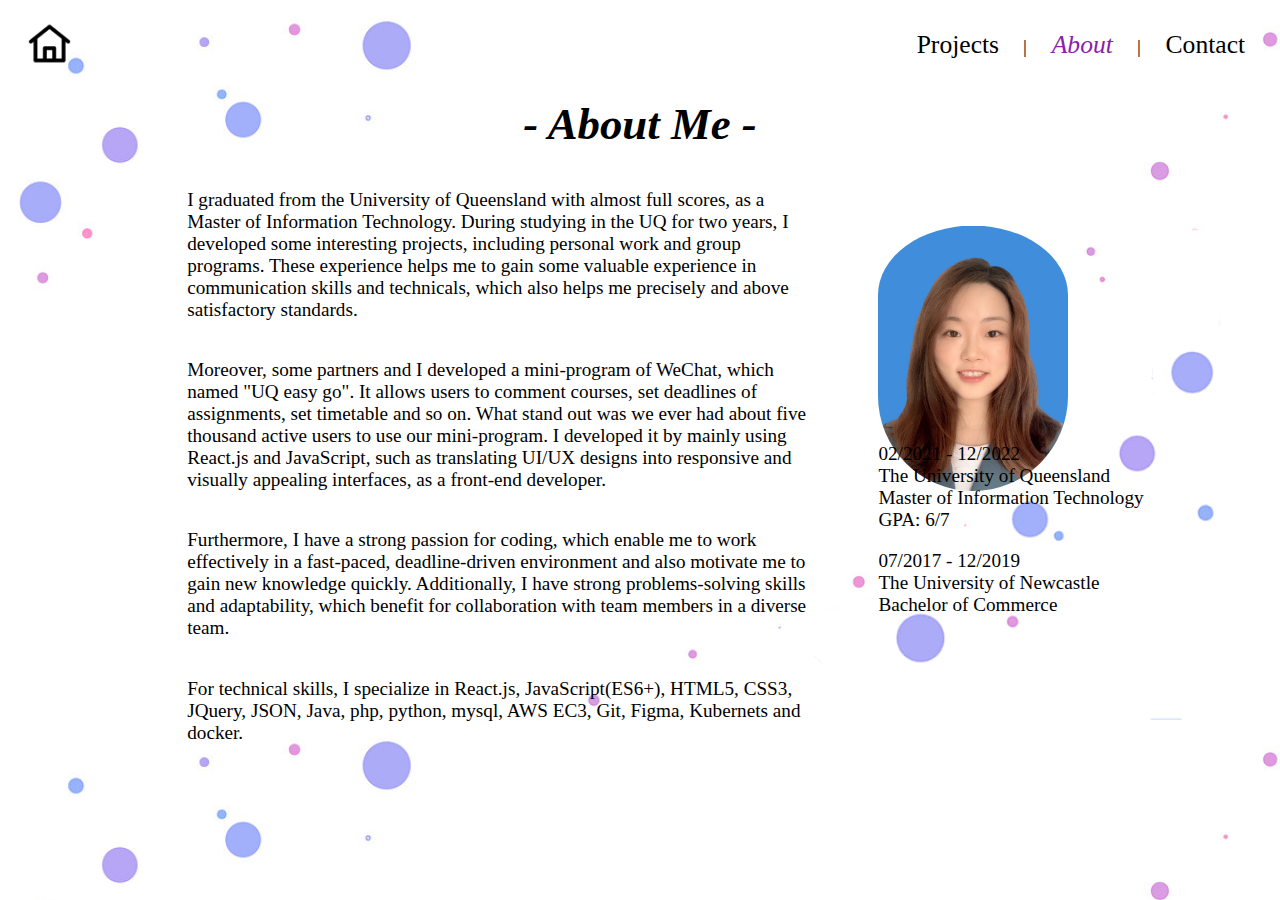
==== about.html @ df1df07b "[feat]contact me" ====
<!DOCTYPE html>
<html lang="en">

<head>
    <meta charset="utf-8">
    <title>Kaylee's Web</title>
    <link rel="stylesheet" href="css/style.css">
    <link rel="stylesheet" href="css/about.css">
    <link rel="shortcut icon" href="Images&files/icon.png" type="image/x-icon">
</head>

<body>
    <div id="navigation">
        <nav>
            <a href="projects.html">Projects</a> &emsp;
            <span> | </span>&emsp;
            <a href="about.html" id="selected-nav">About</a> &emsp;
            <span> | </span>&emsp;
            <a href="contact.html">Contact</a>
        </nav>
        <a href="index.html"><img src="Images&files/home3.png" alt="home" id="home-icon"></a>
    </div>
    <img src="Images&files/photo.JPG" id="photo">
    <article id="about">
        <h1> - About Me - </h1>
        <p>I graduated from the University of Queensland with almost full scores, as a Master of Information Technology. During studying in the UQ for two years, I developed some interesting projects, including personal work and group programs. These experience
            helps me to gain some valuable experience in communication skills and technicals, which also helps me precisely and above satisfactory standards.</p>
        <p>Moreover, some partners and I developed a mini-program of WeChat, which named "UQ easy go". It allows users to comment courses, set deadlines of assignments, set timetable and so on. What stand out was we ever had about five thousand active users
            to use our mini-program. I developed it by mainly using React.js and JavaScript, such as translating UI/UX designs into responsive and visually appealing interfaces, as a front-end developer.</p>
        <p>Furthermore, I have a strong passion for coding, which enable me to work effectively in a fast-paced, deadline-driven environment and also motivate me to gain new knowledge quickly. Additionally, I have strong problems-solving skills and adaptability,
            which benefit for collaboration with team members in a diverse team.</p>
        <p>For technical skills, I specialize in React.js, JavaScript(ES6+), HTML5, CSS3, JQuery, JSON, Java, php, python, mysql, AWS EC3, Git, Figma, Kubernets and docker.</p>
    </article>
    <article id="side">
        <p>
            02/2021 - 12/2022
            <br>The University of Queensland
            <br>Master of Information Technology
            <br>GPA: 6/7
        </p>
        <p>
            07/2017 - 12/2019
            <br>The University of Newcastle
            <br>Bachelor of Commerce
        </p>
    </article>
</body>

</html>
---- css/style.css ----
/* background */
      
      body {
          background-image: url(../Images&files/background2.png);
          background-repeat: repeat-y;
          background-size: 100vw auto;
      }
      /* navigation */
      
      nav {
          float: right;
          margin: 1.7vw 2.1vw 0 0vw;
      }
      
      nav>span {
          color: black;
          font-size: 1.5vw;
      }
      
      nav>a {
          color: black;
          font-size: 2vw;
          text-decoration: none;
          text-align: center;
      }
      
      #selected-nav {
          color: #8a21aa;
          font-style: italic;
      }
      
      nav>a:hover {
          color: #8239c5;
      }
      
      #navigation {
          width: 100%;
          height: 5vw;
      }
      /* home icon */
      
      #home-icon {
          width: 3.5vw;
          height: 3.5vw;
          margin: 1vw 0 0 1.5vw;
      }
      
      #home-icon:hover {
          content: url('../Images&files/home2.png');
      }
---- css/about.css ----
/* photo */

#photo {
    width: 15%;
    height: 15%;
    position: static;
    border-radius: 10em;
    margin: 10vw 0 0 68vw;
    padding-top: 2vw;
}


/* text */

#about>h1 {
    font-size: 3.5vw;
    margin: -31vw 0vw 0vw 0vw;
    text-align: center;
    font-family: 'Times New Roman';
    font-style: italic;
}

#about>p {
    width: 50%;
    font-size: 1.5vw;
    margin: 3vw 0 0 14vw;
}

#about {
    margin-top: -29vw;
    padding-bottom: 2vw;
}


/* side */

#side {
    position: static;
    margin: -27vw 0 0 68vw;
    font-size: 1.5vw;
}
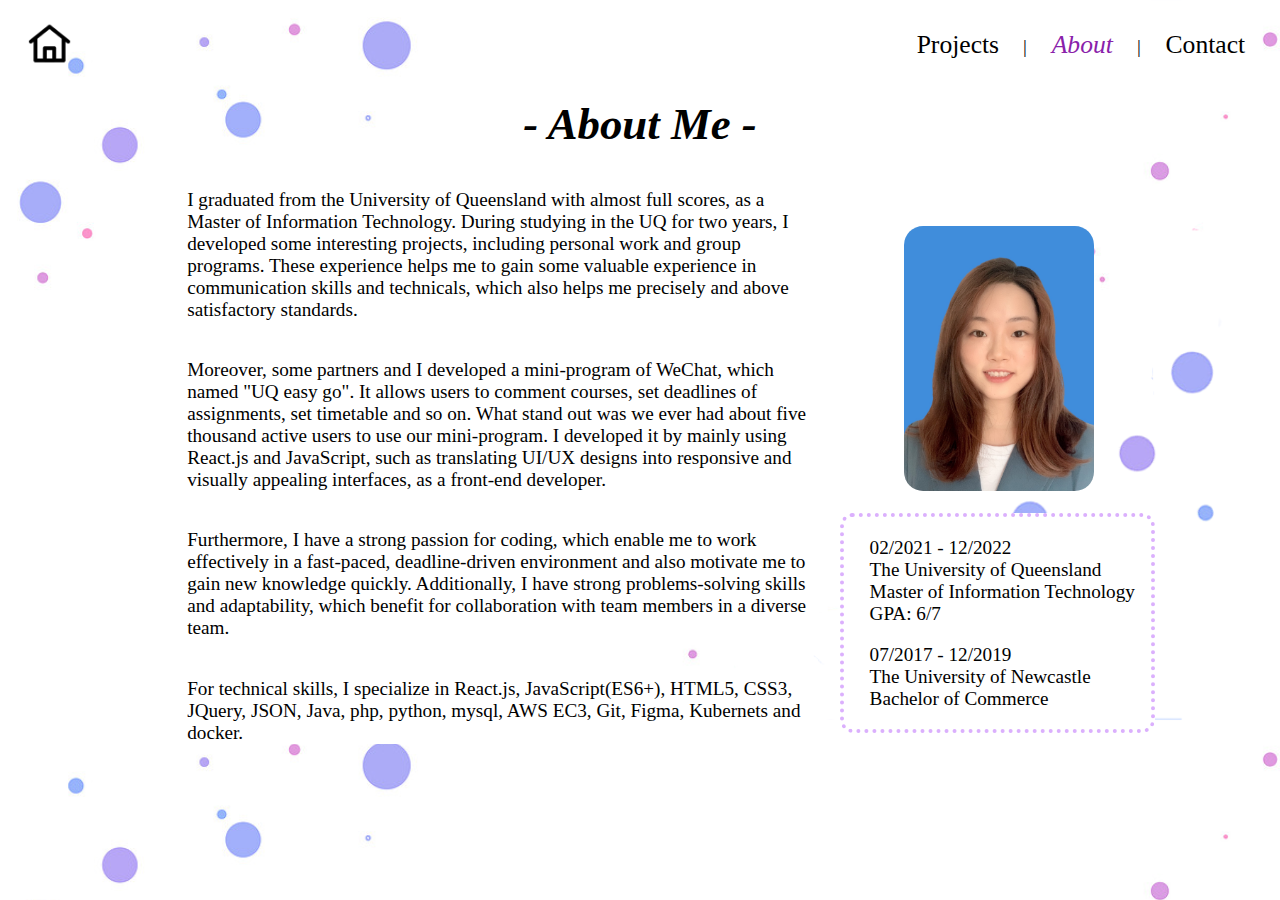
==== commit 33a31dd0: "[update]projects page" ====
--- a/about.html
+++ b/about.html
@@ -44,6 +44,7 @@
             <br>Bachelor of Commerce
         </p>
     </article>
+
 </body>
 
 </html>--- a/css/style.css
+++ b/css/style.css
@@ -47,4 +47,12 @@
       
       #home-icon:hover {
           content: url('../Images&files/home2.png');
+      }
+      /* text */
+      
+      p,
+      h1,
+      h2,
+      a {
+          font-family: 'Times New Roman';
       }--- a/css/about.css
+++ b/css/about.css
@@ -4,9 +4,8 @@
     width: 15%;
     height: 15%;
     position: static;
-    border-radius: 10em;
-    margin: 10vw 0 0 68vw;
-    padding-top: 2vw;
+    border-radius: 1.5vw;
+    margin: 12vw 0 0 70vw;
 }
 
 
@@ -16,7 +15,6 @@
     font-size: 3.5vw;
     margin: -31vw 0vw 0vw 0vw;
     text-align: center;
-    font-family: 'Times New Roman';
     font-style: italic;
 }
 
@@ -24,6 +22,7 @@
     width: 50%;
     font-size: 1.5vw;
     margin: 3vw 0 0 14vw;
+    background-color: white;
 }
 
 #about {
@@ -36,6 +35,13 @@
 
 #side {
     position: static;
-    margin: -27vw 0 0 68vw;
+    margin: -20vw 0 0 65vw;
     font-size: 1.5vw;
+    border-color: #DBB0FD;
+    border-width: 0.35vw;
+    border-style: dotted;
+    border-radius: 1vw;
+    padding-left: 2vw;
+    width: 22vw;
+    background-color: white;
 }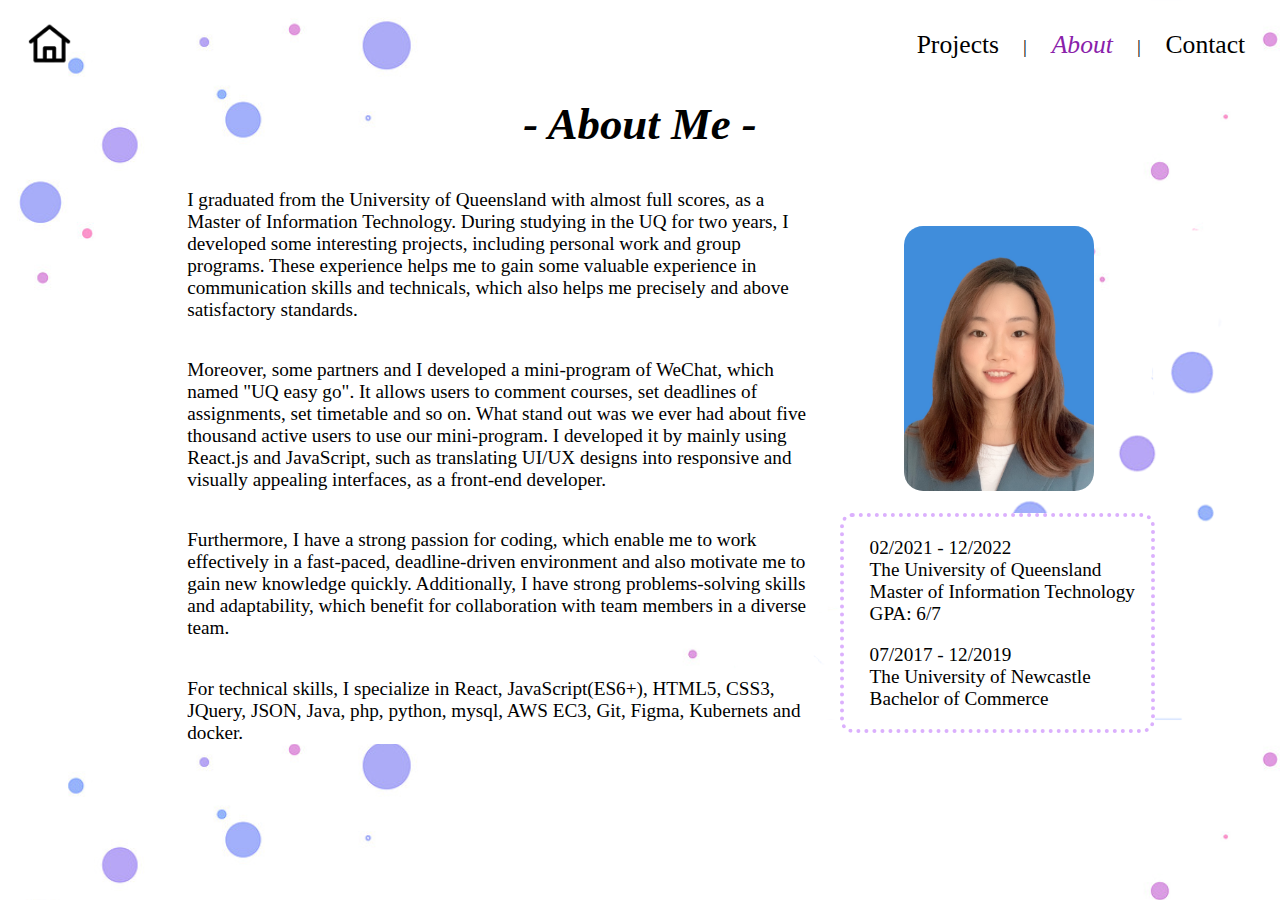
==== commit c1adf1c3: "[update]contact" ====
--- a/about.html
+++ b/about.html
@@ -29,7 +29,7 @@
             to use our mini-program. I developed it by mainly using React.js and JavaScript, such as translating UI/UX designs into responsive and visually appealing interfaces, as a front-end developer.</p>
         <p>Furthermore, I have a strong passion for coding, which enable me to work effectively in a fast-paced, deadline-driven environment and also motivate me to gain new knowledge quickly. Additionally, I have strong problems-solving skills and adaptability,
             which benefit for collaboration with team members in a diverse team.</p>
-        <p>For technical skills, I specialize in React.js, JavaScript(ES6+), HTML5, CSS3, JQuery, JSON, Java, php, python, mysql, AWS EC3, Git, Figma, Kubernets and docker.</p>
+        <p>For technical skills, I specialize in React, JavaScript(ES6+), HTML5, CSS3, JQuery, JSON, Java, php, python, mysql, AWS EC3, Git, Figma, Kubernets and docker.</p>
     </article>
     <article id="side">
         <p>
--- a/css/style.css
+++ b/css/style.css
@@ -53,6 +53,8 @@
       p,
       h1,
       h2,
+      h3,
+      ul,
       a {
           font-family: 'Times New Roman';
       }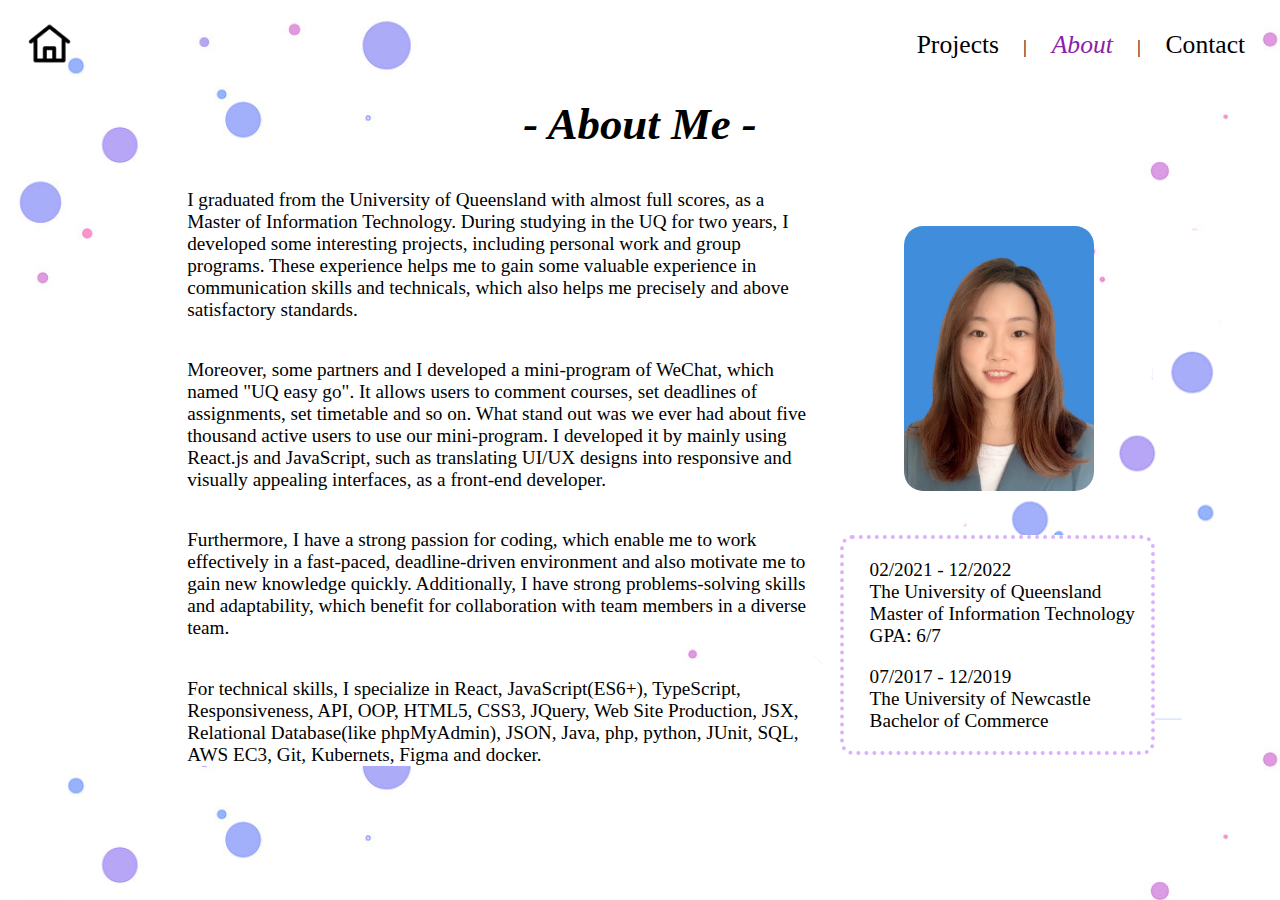
==== commit 1e58671a: "[update] add skills" ====
--- a/about.html
+++ b/about.html
@@ -29,7 +29,8 @@
             to use our mini-program. I developed it by mainly using React.js and JavaScript, such as translating UI/UX designs into responsive and visually appealing interfaces, as a front-end developer.</p>
         <p>Furthermore, I have a strong passion for coding, which enable me to work effectively in a fast-paced, deadline-driven environment and also motivate me to gain new knowledge quickly. Additionally, I have strong problems-solving skills and adaptability,
             which benefit for collaboration with team members in a diverse team.</p>
-        <p>For technical skills, I specialize in React, JavaScript(ES6+), HTML5, CSS3, JQuery, JSON, Java, php, python, mysql, AWS EC3, Git, Figma, Kubernets and docker.</p>
+        <p>For technical skills, I specialize in React, JavaScript(ES6+), TypeScript, Responsiveness, API, OOP, HTML5, CSS3, JQuery, Web Site Production, JSX, Relational Database(like phpMyAdmin), JSON, Java, php, python, JUnit, SQL, AWS EC3, Git, Kubernets,
+            Figma and docker.</p>
     </article>
     <article id="side">
         <p>
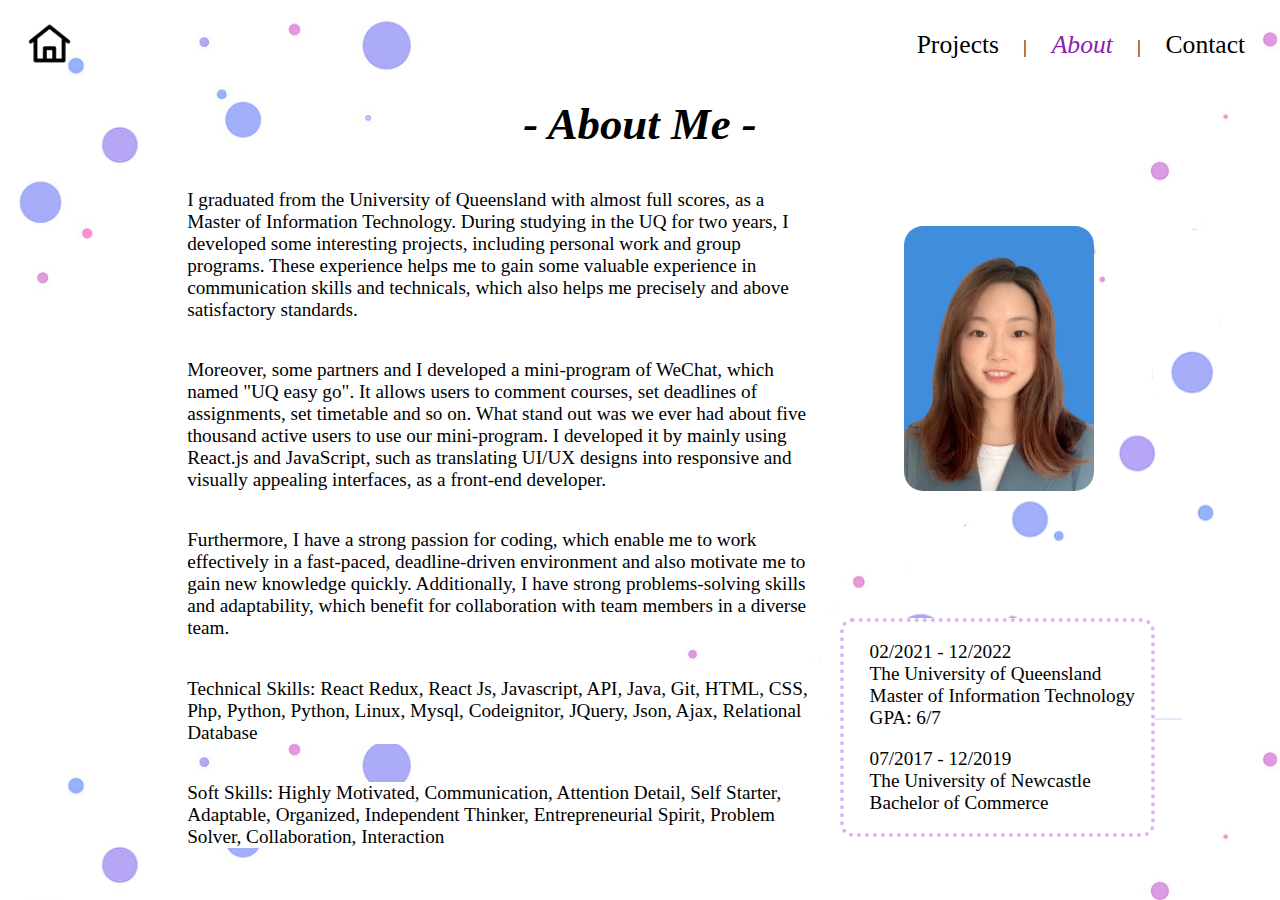
==== commit efcc1b30: "[update] about me" ====
--- a/about.html
+++ b/about.html
@@ -29,8 +29,12 @@
             to use our mini-program. I developed it by mainly using React.js and JavaScript, such as translating UI/UX designs into responsive and visually appealing interfaces, as a front-end developer.</p>
         <p>Furthermore, I have a strong passion for coding, which enable me to work effectively in a fast-paced, deadline-driven environment and also motivate me to gain new knowledge quickly. Additionally, I have strong problems-solving skills and adaptability,
             which benefit for collaboration with team members in a diverse team.</p>
-        <p>For technical skills, I specialize in React, JavaScript(ES6+), TypeScript, Responsiveness, API, OOP, HTML5, CSS3, JQuery, Web Site Production, JSX, Relational Database(like phpMyAdmin), JSON, Java, php, python, JUnit, SQL, AWS EC3, Git, Kubernets,
-            Figma and docker.</p>
+        <p>
+            Technical Skills: React Redux, React Js, Javascript, API, Java, Git, HTML, CSS, Php, Python, Python, Linux, Mysql, Codeignitor, JQuery, Json, Ajax, Relational Database
+        </p>
+        <p>
+            Soft Skills: Highly Motivated, Communication, Attention Detail, Self Starter, Adaptable, Organized, Independent Thinker, Entrepreneurial Spirit, Problem Solver, Collaboration, Interaction
+        </p>
     </article>
     <article id="side">
         <p>
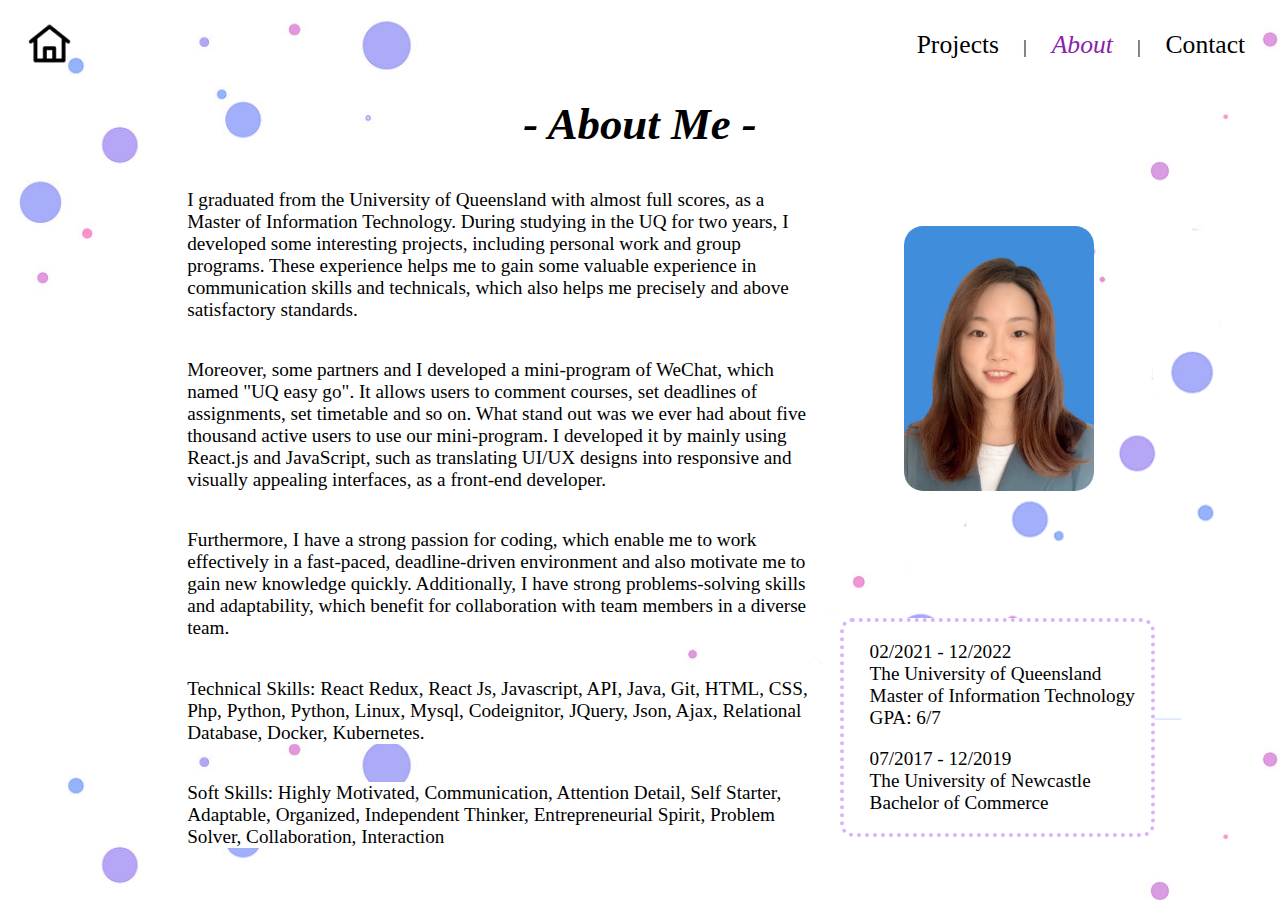
==== commit 329cbd19: "[update] skills" ====
--- a/about.html
+++ b/about.html
@@ -30,8 +30,7 @@
         <p>Furthermore, I have a strong passion for coding, which enable me to work effectively in a fast-paced, deadline-driven environment and also motivate me to gain new knowledge quickly. Additionally, I have strong problems-solving skills and adaptability,
             which benefit for collaboration with team members in a diverse team.</p>
         <p>
-            Technical Skills: React Redux, React Js, Javascript, API, Java, Git, HTML, CSS, Php, Python, Python, Linux, Mysql, Codeignitor, JQuery, Json, Ajax, Relational Database
-        </p>
+            Technical Skills: React Redux, React Js, Javascript, API, Java, Git, HTML, CSS, Php, Python, Python, Linux, Mysql, Codeignitor, JQuery, Json, Ajax, Relational Database, Docker, Kubernetes.</p>
         <p>
             Soft Skills: Highly Motivated, Communication, Attention Detail, Self Starter, Adaptable, Organized, Independent Thinker, Entrepreneurial Spirit, Problem Solver, Collaboration, Interaction
         </p>
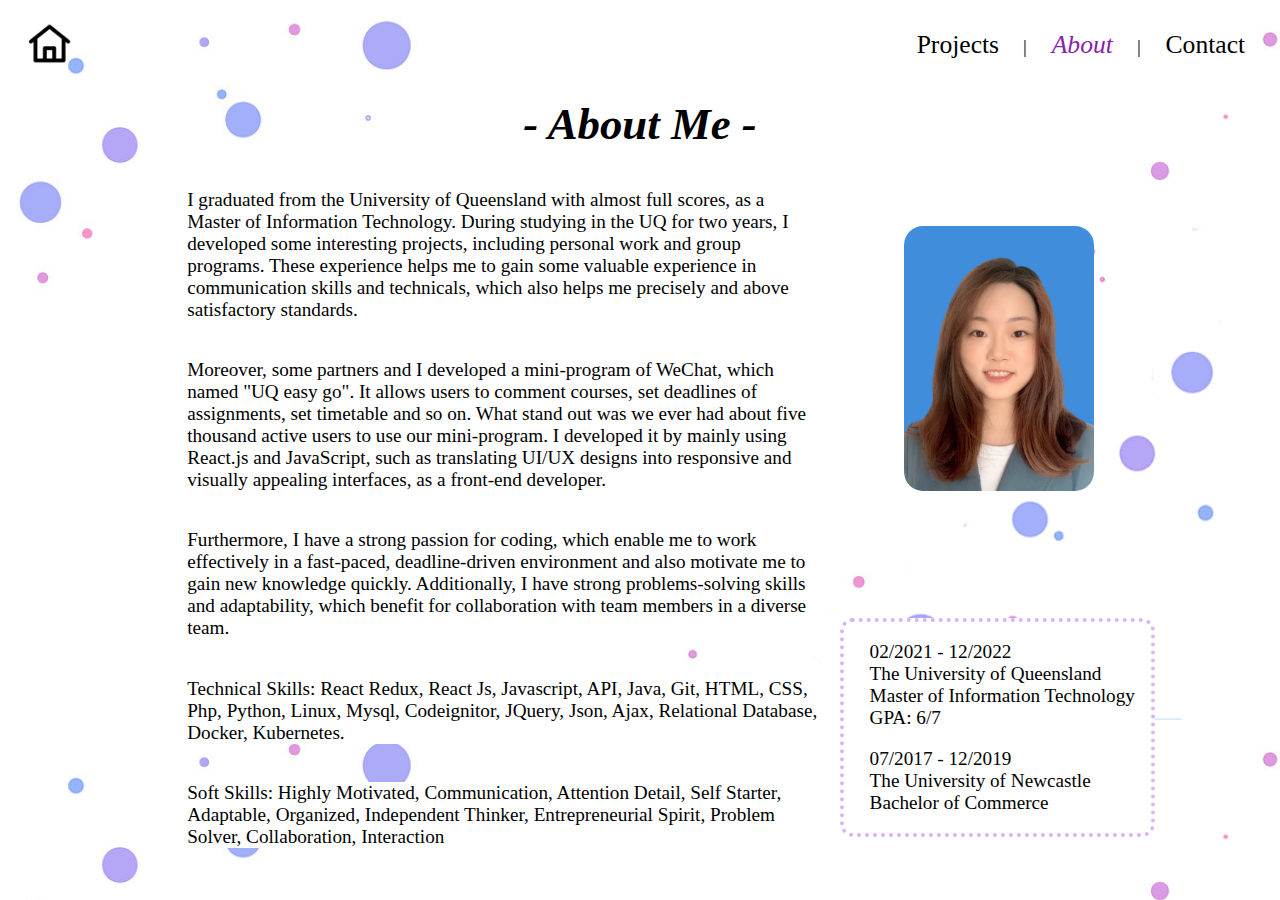
==== commit 0d653d5c: "[update] projects responsibilities&about" ====
--- a/about.html
+++ b/about.html
@@ -30,7 +30,7 @@
         <p>Furthermore, I have a strong passion for coding, which enable me to work effectively in a fast-paced, deadline-driven environment and also motivate me to gain new knowledge quickly. Additionally, I have strong problems-solving skills and adaptability,
             which benefit for collaboration with team members in a diverse team.</p>
         <p>
-            Technical Skills: React Redux, React Js, Javascript, API, Java, Git, HTML, CSS, Php, Python, Python, Linux, Mysql, Codeignitor, JQuery, Json, Ajax, Relational Database, Docker, Kubernetes.</p>
+            Technical Skills: React Redux, React Js, Javascript, API, Java, Git, HTML, CSS, Php, Python, Linux, Mysql, Codeignitor, JQuery, Json, Ajax, Relational Database, Docker, Kubernetes.</p>
         <p>
             Soft Skills: Highly Motivated, Communication, Attention Detail, Self Starter, Adaptable, Organized, Independent Thinker, Entrepreneurial Spirit, Problem Solver, Collaboration, Interaction
         </p>
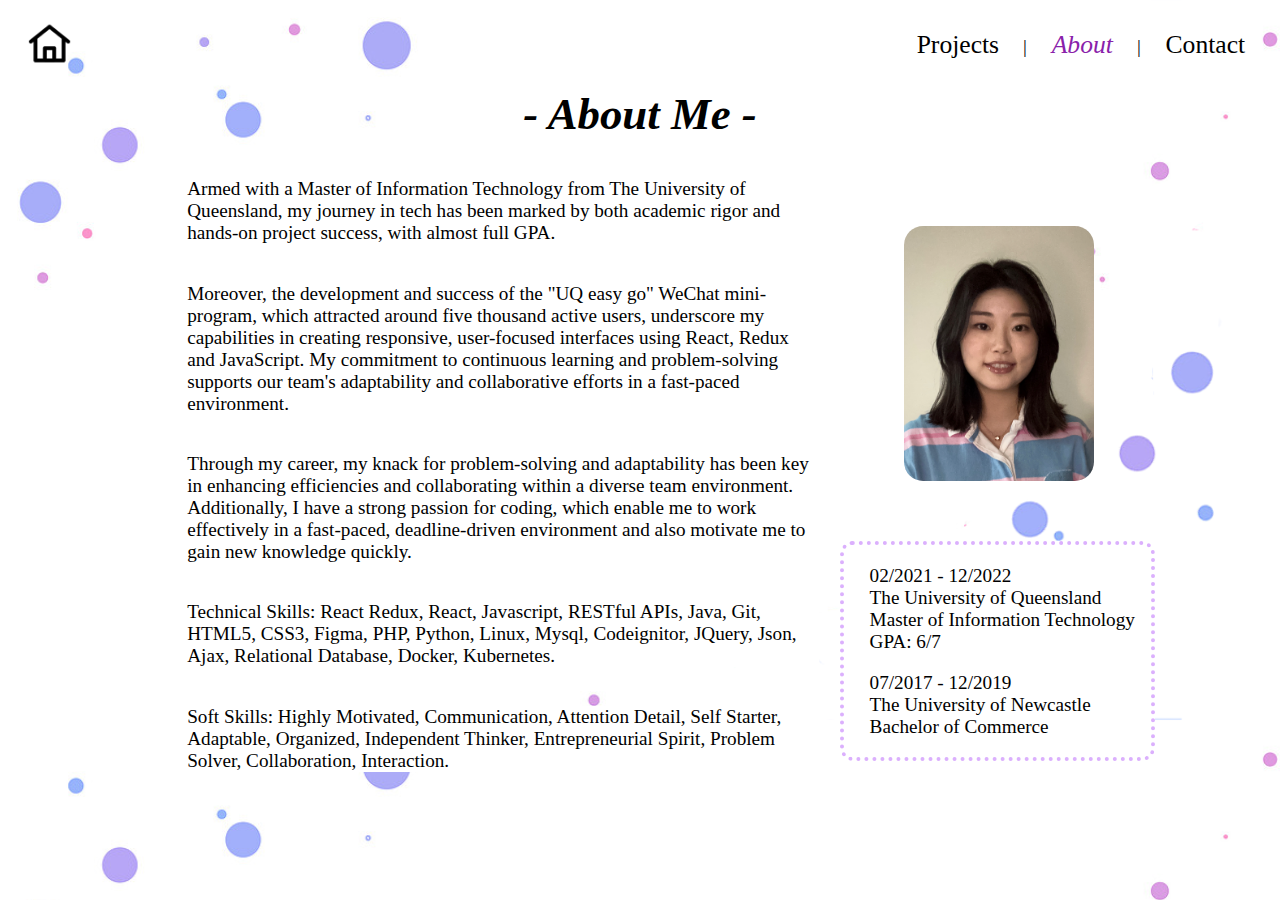
==== commit 806ae052: "[update] change photo and about" ====
--- a/about.html
+++ b/about.html
@@ -23,16 +23,16 @@
     <img src="Images&files/photo.JPG" id="photo">
     <article id="about">
         <h1> - About Me - </h1>
-        <p>I graduated from the University of Queensland with almost full scores, as a Master of Information Technology. During studying in the UQ for two years, I developed some interesting projects, including personal work and group programs. These experience
-            helps me to gain some valuable experience in communication skills and technicals, which also helps me precisely and above satisfactory standards.</p>
-        <p>Moreover, some partners and I developed a mini-program of WeChat, which named "UQ easy go". It allows users to comment courses, set deadlines of assignments, set timetable and so on. What stand out was we ever had about five thousand active users
-            to use our mini-program. I developed it by mainly using React.js and JavaScript, such as translating UI/UX designs into responsive and visually appealing interfaces, as a front-end developer.</p>
-        <p>Furthermore, I have a strong passion for coding, which enable me to work effectively in a fast-paced, deadline-driven environment and also motivate me to gain new knowledge quickly. Additionally, I have strong problems-solving skills and adaptability,
-            which benefit for collaboration with team members in a diverse team.</p>
+        <p>Armed with a Master of Information Technology from The University of Queensland, my journey in tech has been marked by both academic rigor and hands-on project success, with almost full GPA.</p>
+        <p>Moreover, the development and success of the "UQ easy go" WeChat mini-program, which attracted around five thousand active users, underscore my capabilities in creating responsive, user-focused interfaces using React, Redux and JavaScript. My
+            commitment to continuous learning and problem-solving supports our team's adaptability and collaborative efforts in a fast-paced environment.</p>
+        <p>Through my career, my knack for problem-solving and adaptability has been key in enhancing efficiencies and collaborating within a diverse team environment. Additionally, I have a strong passion for coding, which enable me to work effectively
+            in a fast-paced, deadline-driven environment and also motivate me to gain new knowledge quickly. </p>
         <p>
-            Technical Skills: React Redux, React Js, Javascript, API, Java, Git, HTML, CSS, Php, Python, Linux, Mysql, Codeignitor, JQuery, Json, Ajax, Relational Database, Docker, Kubernetes.</p>
+            Technical Skills: React Redux, React, Javascript, RESTful APIs, Java, Git, HTML5, CSS3, Figma, PHP, Python, Linux, Mysql, Codeignitor, JQuery, Json, Ajax, Relational Database, Docker, Kubernetes.
+        </p>
         <p>
-            Soft Skills: Highly Motivated, Communication, Attention Detail, Self Starter, Adaptable, Organized, Independent Thinker, Entrepreneurial Spirit, Problem Solver, Collaboration, Interaction
+            Soft Skills: Highly Motivated, Communication, Attention Detail, Self Starter, Adaptable, Organized, Independent Thinker, Entrepreneurial Spirit, Problem Solver, Collaboration, Interaction.
         </p>
     </article>
     <article id="side">
